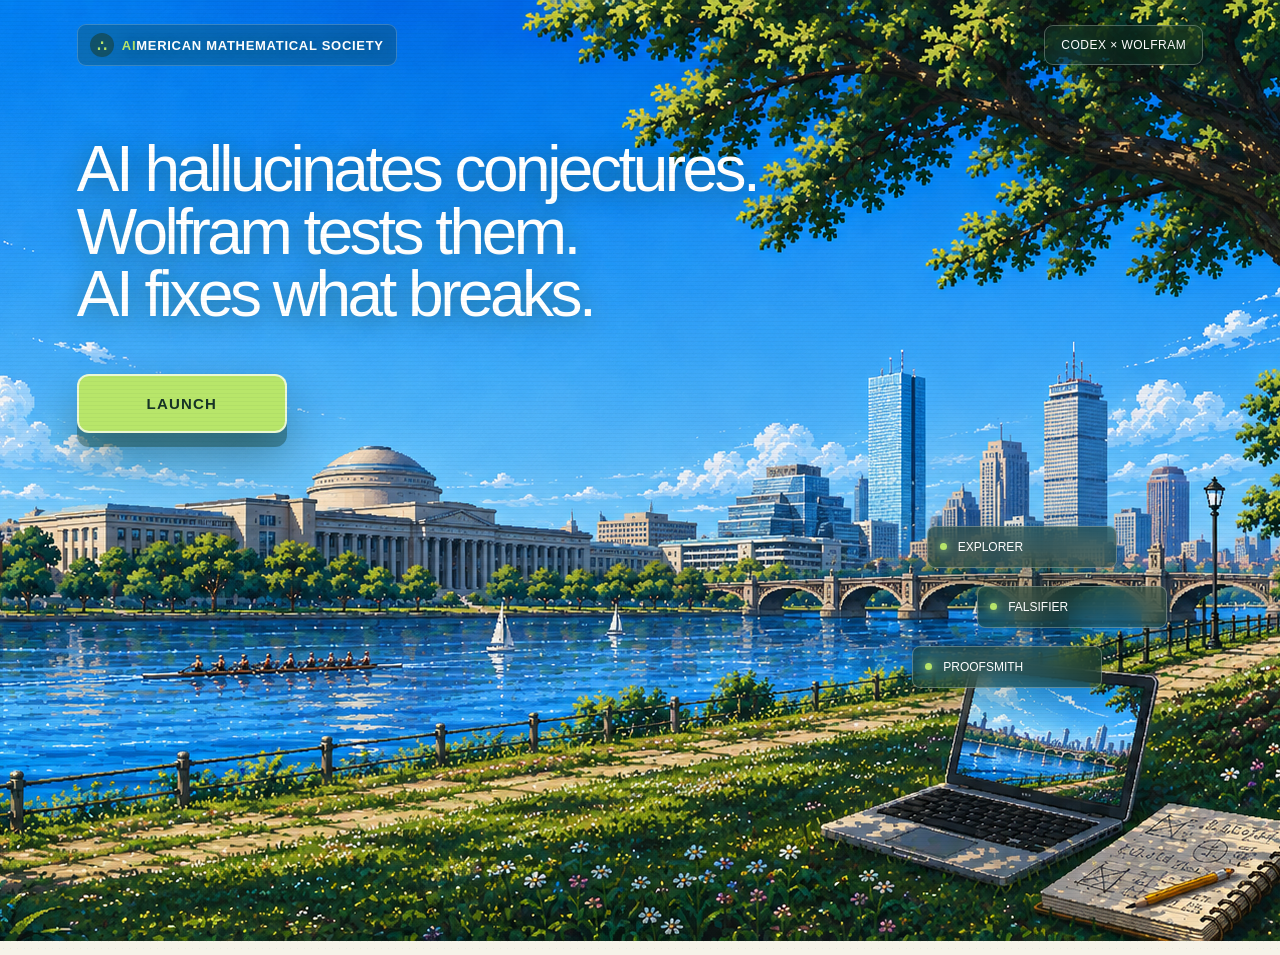
==== static/index.html @ d2c85edf "Initial release of AImerican Mathematical Society" ====
<!doctype html>
<html lang="en">
<head>
  <meta charset="utf-8">
  <meta name="viewport" content="width=device-width, initial-scale=1">
  <title>AImerican Mathematical Society</title>
  <link rel="icon" href="./favicon.svg" type="image/svg+xml">
  <link rel="stylesheet" href="./style.css">
</head>
<body>
  <div class="noise"></div>
  <main>
    <nav><a class="brand"><i>∴</i><span><strong>AI</strong>MERICAN MATHEMATICAL SOCIETY</span></a><span>CODEX × WOLFRAM</span></nav>
    <header>
      <h1><span>AI hallucinates conjectures.</span><br><em>Wolfram tests them.</em><br>AI fixes what breaks.</h1>
    </header>

    <section class="forge-grid">
      <form id="forge-form" class="console">
        <button id="ignite" class="ignite" type="submit">LAUNCH</button>
      </form>

      <section class="machine">
        <article class="agent agent-a"><b>01</b><strong>EXPLORER</strong></article>
        <article class="agent agent-b"><b>02</b><strong>FALSIFIER</strong></article>
        <article class="agent agent-c"><b>03</b><strong>PROOFSMITH</strong></article>
      </section>
    </section>

    <section id="run" class="run hidden">
      <div class="run-head"><h2>Live society</h2><div><span id="cycle-label">Cycle 1</span><span id="usage-totals">0 AI tokens (Sol high) · 0 Wolfram MCP calls</span><span id="timer">00:00</span><button id="stop" type="button">STOP</button></div></div>
      <div id="agent-cards" class="agent-cards">
        <article data-agent="explorer"><span>01</span><b>EXPLORER</b><em>waiting</em><div class="meter"><i></i></div><small>0 AI tokens (Sol high) · 0 Wolfram MCP calls</small></article>
        <article data-agent="falsifier"><span>02</span><b>FALSIFIER</b><em>waiting</em><div class="meter"><i></i></div><small>0 AI tokens (Sol high) · 0 Wolfram MCP calls</small></article>
        <article data-agent="proofsmith"><span>03</span><b>PROOFSMITH</b><em>waiting</em><div class="meter"><i></i></div><small>0 AI tokens (Sol high) · 0 Wolfram MCP calls</small></article>
        <article data-agent="kernel_referee"><span>04</span><b>KERNEL REFEREE</b><em>waiting</em><div class="meter"><i></i></div><small>0 AI tokens (Sol high) · 0 Wolfram MCP calls</small></article>
      </div>
      <div id="log" class="log"></div>
    </section>

    <section id="result" class="result hidden">
      <div class="chapter proposed"><div class="number">I</div><article><div class="tag">PROPOSED</div><h2 id="conjecture"></h2><p id="plain-summary" class="explainer"></p><p id="definition" class="formula"></p><details><summary>Wolfram evidence</summary><div id="evidence" class="math-list"></div></details></article></div>
      <div class="chapter destroyed"><div class="number">II</div><article><div id="falsifier-tag" class="tag">DESTROYED</div><h2 id="counterexample"></h2><details><summary>Attack coverage</summary><p id="falsifier-coverage"></p><div id="falsifier-math" class="math-list"></div></details></article></div>
      <div class="chapter repaired"><div class="number">III</div><article><div class="tag">REPAIRED</div><h2 id="repair"></h2><details><summary>Proof and checks</summary><ol id="proof"></ol><div id="proof-math" class="math-list"></div></details></article></div>
      <div id="certificate" class="certificate"><details><summary>Wolfram certificate</summary><code id="cert-expression"></code></details><strong id="cert-status">—</strong></div>
      <button id="again" class="again">NEW SESSION</button>
    </section>
    <section id="error" class="error hidden"></section>
  </main>
  <script src="./app.js"></script>
</body>
</html>
---- static/style.css ----
:root{
  --ink:#173126;--muted:#607269;--cream:#f6f3e9;--white:#fffdf7;
  --glass:rgba(25,62,48,.58);--glass-line:rgba(255,255,255,.28);
  --green:#b8e66a;--deep:#173d2e;--red:#e76f59;--blue:#66ade8;
  --paper:#fffdf6;--paper-line:rgba(87,133,154,.105);--paper-edge:rgba(45,67,56,.12);
}
*{box-sizing:border-box}
html{background:var(--cream)}
body{margin:0;color:var(--ink);background-color:var(--cream);background-image:radial-gradient(rgba(40,75,57,.055) .7px,transparent .7px);background-size:7px 7px;font-family:Inter,ui-sans-serif,-apple-system,BlinkMacSystemFont,"Segoe UI",sans-serif}
.noise{position:absolute;z-index:1;inset:0 0 auto;height:941px;pointer-events:none;opacity:.035;background:repeating-linear-gradient(0deg,transparent 0 3px,#102f22 3px 4px)}
main{position:relative;width:100%;margin:0;padding:0 0 100px;isolation:isolate}
main:before{content:"";position:absolute;z-index:-1;inset:0 0 auto;height:941px;background:#5aa9e8 url("./hero-mit-harvard-v2.png") center top/cover no-repeat}
nav{width:min(1420px,88vw);height:90px;margin:auto;display:flex;align-items:center;justify-content:space-between;color:white;font-size:14px;border:0;text-shadow:0 1px 12px #16433166}
nav>span{padding:12px 16px;border:1px solid var(--glass-line);border-radius:9px;background:rgba(21,59,45,.32);backdrop-filter:blur(12px);font-size:12px;letter-spacing:.04em}
.brand{display:inline-flex;align-items:center;gap:8px;padding:8px 12px;color:white;background:rgba(24,61,45,.28);border:1px solid rgba(255,255,255,.2);border-radius:9px;backdrop-filter:blur(10px);font:650 13px/1 Inter,ui-sans-serif,-apple-system,BlinkMacSystemFont,"Segoe UI",sans-serif;letter-spacing:.055em;white-space:nowrap}.brand strong{font-weight:800;color:var(--green)}.brand i{display:inline-grid;place-items:center;flex:0 0 24px;width:24px;height:24px;border-radius:50%;color:var(--green);background:rgba(25,62,48,.58);font-size:15px;font-style:normal;letter-spacing:0}
header{width:min(1420px,88vw);margin:0 auto;padding:48px 0 24px}
h1{max-width:960px;margin:0;color:white;font-size:clamp(46px,5vw,76px);font-weight:430;line-height:.98;letter-spacing:-.055em;text-transform:none;text-shadow:0 3px 24px #17422d88}
h1>span{white-space:nowrap}
h1 em{color:white;font-style:normal}
.forge-grid{width:min(1420px,88vw);min-height:505px;margin:auto;display:grid;grid-template-columns:.72fr 1.28fr;border:0;background:transparent;box-shadow:none}
.console{display:flex;align-items:flex-start;justify-content:flex-start;padding:24px 0;border:0;background:transparent}
.ignite{width:auto;min-width:210px;margin:0;padding:20px 32px;border:2px solid rgba(255,255,255,.72);border-radius:12px;color:#163326;background:var(--green);box-shadow:0 14px 0 rgba(20,58,42,.38),0 24px 46px rgba(13,45,32,.38);font:800 15px/1 Inter,ui-sans-serif,-apple-system,BlinkMacSystemFont,"Segoe UI",sans-serif;letter-spacing:.08em;cursor:pointer;transition:transform .18s,box-shadow .18s,background .18s}
.ignite:hover{transform:translateY(-3px);background:#c9f27e;box-shadow:0 16px 0 rgba(20,58,42,.38),0 30px 52px rgba(13,45,32,.44)}.ignite:focus-visible{outline:3px solid white;outline-offset:4px}.ignite:active{transform:translateY(4px);box-shadow:0 7px 0 rgba(20,58,42,.38),0 16px 30px rgba(13,45,32,.34)}.ignite:disabled{opacity:.6;cursor:wait}
.machine{position:relative;min-height:505px;overflow:visible;background:none}
.machine:before,.machine:after{display:none}
.agent{position:absolute;min-width:190px;padding:13px 16px;border:1px solid var(--glass-line);border-radius:8px;color:white;background:var(--glass);box-shadow:0 14px 35px rgba(12,43,29,.25);backdrop-filter:blur(11px)}
.agent:after{content:"";position:absolute;left:12px;top:16px;width:7px;height:7px;border-radius:50%;background:var(--green);box-shadow:0 0 10px #cfff8a}
.agent b{display:none}.agent strong{display:block;margin-left:14px;font-size:12px;font-weight:500}.agent-a{top:176px;right:12%}.agent-b{top:236px;right:5%}.agent-c{top:296px;right:14%}
.hidden{display:none!important}
.run,.result,.error{width:min(1100px,calc(100% - 32px));margin:70px auto 0;border:1px solid var(--paper-edge);border-radius:18px;background-color:rgba(255,253,246,.97);background-image:repeating-linear-gradient(to bottom,transparent 0,transparent 27px,var(--paper-line) 28px);box-shadow:0 2px 0 rgba(255,255,255,.8) inset,0 24px 70px rgba(23,49,38,.14);overflow:hidden}
.run{padding:28px;scroll-margin-top:20px}
.run-head{display:flex;justify-content:space-between;align-items:center;padding-bottom:16px;border-bottom:1px solid rgba(48,81,65,.13)}.run h2{margin:0;font-family:Georgia,serif;font-size:25px;font-weight:520;letter-spacing:-.025em}.run-head>div{display:flex;align-items:center;gap:14px}.run-head span{color:var(--muted);font-size:12px}.run-head #timer{font-variant-numeric:tabular-nums;font-size:14px}
.run-head button{padding:8px 11px;border:1px solid #e4d8d0;border-radius:7px;background:#fff7f2;color:#a34a3b;font:650 10px sans-serif;cursor:pointer}.run-head button:disabled{opacity:.55}
.agent-cards{display:grid;grid-template-columns:repeat(4,1fr);gap:10px;margin:24px 0;background:none;border:0}.agent-cards article{padding:16px;border:1px solid #dfe5dc;border-radius:10px;background:rgba(255,255,252,.91);box-shadow:0 4px 14px rgba(42,70,55,.045)}.agent-cards span,.agent-cards b,.agent-cards em,.agent-cards small{display:block}.agent-cards span{color:#8a9a91;font-size:9px}.agent-cards b{margin:5px 0;font-size:11px}.agent-cards em{color:var(--muted);font-size:10px;font-style:normal}.agent-cards small{margin-top:8px;color:#95a29b;font-size:9px}.agent-cards article.active{background:#f6faef;border-color:#cfe2a9}
.meter{height:3px;margin-top:14px;overflow:hidden;border-radius:3px;background:#e5ebe3}.meter i{display:block;width:0;height:100%;background:#91c352}.agent-cards article.active .meter i{width:48%;animation:load 1.2s ease-in-out infinite alternate}.agent-cards article.done .meter i{width:100%;animation:none}.agent-cards article.failed .meter i{width:100%;background:var(--red)}@keyframes load{to{width:88%}}
.log{height:340px;overflow:auto;padding:15px;border:1px solid #dce4db;border-radius:10px;background-color:rgba(248,250,245,.92);background-image:repeating-linear-gradient(to bottom,transparent 0,transparent 23px,rgba(87,133,154,.08) 24px)}.log p{margin:0 0 14px;color:#687a70;font:11px/1.55 ui-monospace,SFMono-Regular,monospace;white-space:pre-wrap;overflow-wrap:anywhere;word-break:break-word}.log time{display:inline-block;width:90px;color:#9aa69f;vertical-align:top}.log .hot{color:#315c43}
.chapter{display:grid;grid-template-columns:96px 1fr;border-bottom:1px solid #dfe5dc}.chapter .number{display:grid;place-items:center;border-right:1px solid rgba(205,104,88,.22);color:#bdc9c1;background:rgba(255,250,239,.36);font:46px Georgia,serif}.chapter article{padding:40px 46px}.tag{color:#729f3d;font-size:10px;font-weight:700;letter-spacing:.13em}.destroyed .tag{color:var(--red)}
.chapter h2{margin:12px 0;color:var(--ink);font:500 clamp(27px,4vw,46px)/1.1 Georgia,serif;letter-spacing:-.025em}.chapter p,.chapter li{color:#63746b;line-height:1.6}
.chapter .explainer{max-width:720px;margin:14px 0 18px;color:#4e6257;font-size:15px;line-height:1.65}
.chapter .formula{display:inline-block;margin:5px 0 0;padding:9px 12px;border-radius:6px;background:#edf5de;color:#456524;font:600 14px/1.45 ui-monospace,SFMono-Regular,monospace}
.chapter details{margin-top:20px;padding-top:14px;border-top:1px solid #e4e8e1}.chapter summary,.certificate summary{color:#87938c;font-size:9px;font-weight:700;letter-spacing:.1em;text-transform:uppercase;cursor:pointer}
.math-list{display:grid;gap:8px;margin-top:14px}.math{padding:13px;border-left:3px solid #a8d063;border-radius:4px;background:#f6f8f3;overflow:auto}.destroyed .math{border-color:var(--red)}.math code{display:block;color:#405148;font:10px/1.55 ui-monospace,SFMono-Regular,monospace;white-space:pre-wrap}.math small{color:#7c8b82;font-size:9px}
.certificate{padding:24px 40px;display:flex;align-items:center;justify-content:space-between;gap:30px;background:#eaf5d8}.certificate details{max-width:80%}.certificate code{display:block;margin-top:12px;color:#607056;font:11px ui-monospace,SFMono-Regular,monospace;white-space:pre-wrap}.certificate strong{color:#4f742d;font-size:15px}.certificate.fail{background:#fff0eb}.certificate.fail strong{color:var(--red)}
.again{margin:22px 40px;padding:11px 15px;border:1px solid #dfe4dc;border-radius:8px;background:white;color:var(--ink);font:600 11px sans-serif;cursor:pointer}.error{padding:24px;color:#a44234;background:#fff1ec}
@media(prefers-reduced-motion:reduce){*,*:before,*:after{animation-duration:.01ms!important;animation-iteration-count:1!important;scroll-behavior:auto!important}}
@media(max-width:800px){
  .noise{height:860px}main:before{height:860px;background-position:62% top}nav{width:90vw;height:70px}nav>span{display:none}.brand{font-size:11px;letter-spacing:.035em}
  header{width:90vw;padding:48px 0 24px}h1{font-size:clamp(42px,12vw,62px);max-width:560px}h1>span{white-space:normal}
  .forge-grid{width:90vw;grid-template-columns:1fr;min-height:500px}.console{padding:18px 0}.ignite{min-width:190px;padding:18px 28px}
  .machine{min-height:310px}.agent{min-width:164px}.agent-a{top:84px;left:8px;right:auto}.agent-b{top:144px;right:8px}.agent-c{top:204px;left:24px;right:auto}
  .run,.result,.error{margin-top:36px}.agent-cards{grid-template-columns:1fr 1fr}.chapter{grid-template-columns:52px 1fr}.chapter .number{font-size:28px}.chapter article{padding:26px 22px}.certificate{align-items:flex-start;flex-direction:column;padding:24px}
}
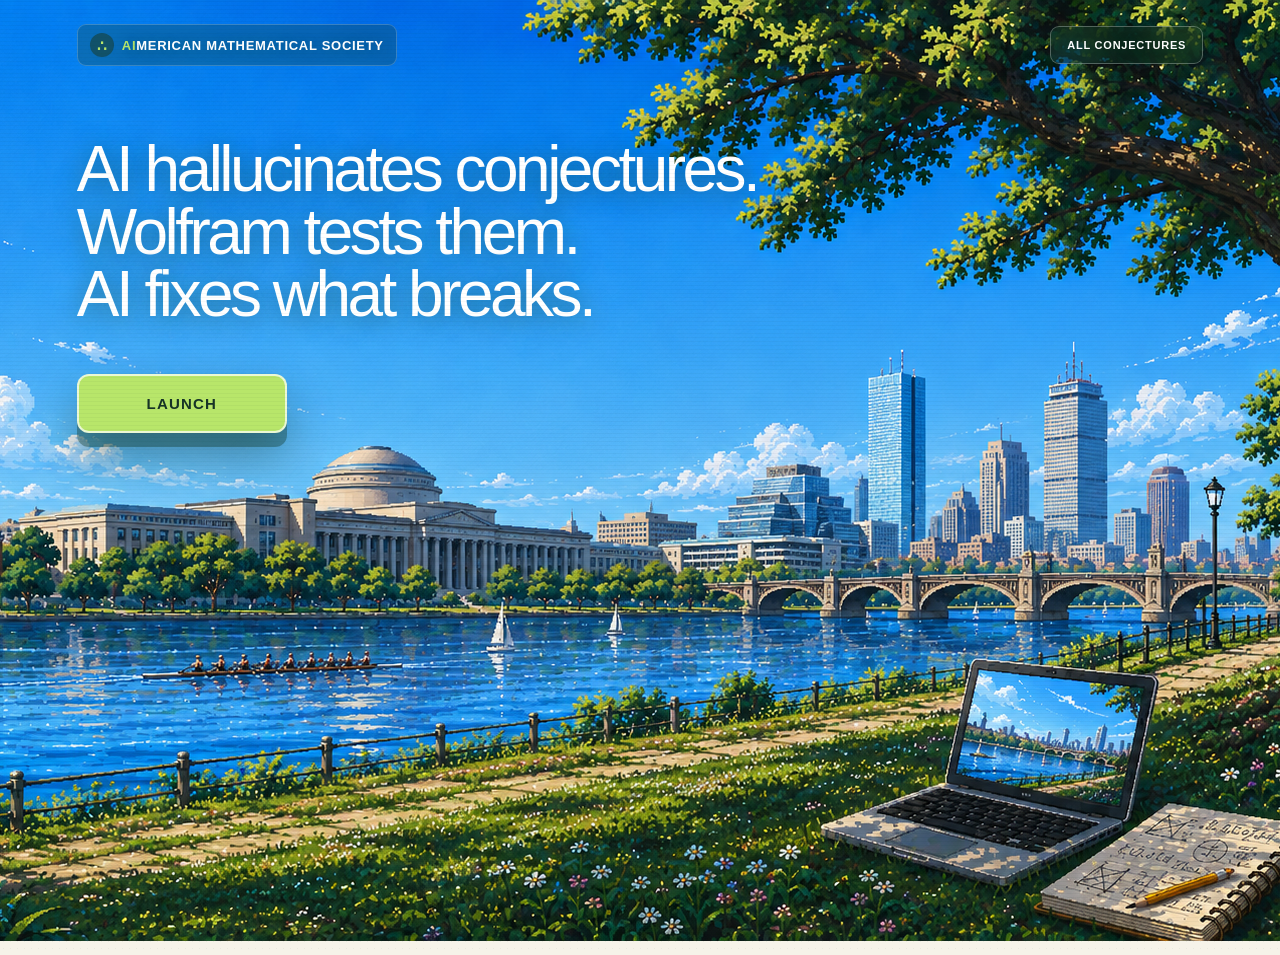
==== commit a3908939: "Add agent society archive and polished research UI" ====
--- a/static/index.html
+++ b/static/index.html
@@ -5,12 +5,13 @@
   <meta name="viewport" content="width=device-width, initial-scale=1">
   <title>AImerican Mathematical Society</title>
   <link rel="icon" href="./favicon.svg" type="image/svg+xml">
+  <link rel="stylesheet" href="./vendor/katex/katex.min.css">
   <link rel="stylesheet" href="./style.css">
 </head>
 <body>
   <div class="noise"></div>
   <main>
-    <nav><a class="brand"><i>∴</i><span><strong>AI</strong>MERICAN MATHEMATICAL SOCIETY</span></a><span>CODEX × WOLFRAM</span></nav>
+    <nav><a class="brand" href="./"><i>∴</i><span><strong>AI</strong>MERICAN MATHEMATICAL SOCIETY</span></a><a class="archive-link" href="./archive.html">ALL CONJECTURES</a></nav>
     <header>
       <h1><span>AI hallucinates conjectures.</span><br><em>Wolfram tests them.</em><br>AI fixes what breaks.</h1>
     </header>
@@ -20,20 +21,20 @@
         <button id="ignite" class="ignite" type="submit">LAUNCH</button>
       </form>
 
-      <section class="machine">
-        <article class="agent agent-a"><b>01</b><strong>EXPLORER</strong></article>
-        <article class="agent agent-b"><b>02</b><strong>FALSIFIER</strong></article>
-        <article class="agent agent-c"><b>03</b><strong>PROOFSMITH</strong></article>
-      </section>
+      <section class="machine" aria-hidden="true"></section>
     </section>
 
     <section id="run" class="run hidden">
-      <div class="run-head"><h2>Live society</h2><div><span id="cycle-label">Cycle 1</span><span id="usage-totals">0 AI tokens (Sol high) · 0 Wolfram MCP calls</span><span id="timer">00:00</span><button id="stop" type="button">STOP</button></div></div>
+      <div class="run-head"><h2>Research session</h2><div><span id="cycle-label">Cycle 1</span><span id="usage-totals">0 AI tokens (Sol high) · 0 Wolfram MCP calls</span><span id="timer">00:00</span><button id="stop" type="button">STOP</button></div></div>
       <div id="agent-cards" class="agent-cards">
-        <article data-agent="explorer"><span>01</span><b>EXPLORER</b><em>waiting</em><div class="meter"><i></i></div><small>0 AI tokens (Sol high) · 0 Wolfram MCP calls</small></article>
-        <article data-agent="falsifier"><span>02</span><b>FALSIFIER</b><em>waiting</em><div class="meter"><i></i></div><small>0 AI tokens (Sol high) · 0 Wolfram MCP calls</small></article>
-        <article data-agent="proofsmith"><span>03</span><b>PROOFSMITH</b><em>waiting</em><div class="meter"><i></i></div><small>0 AI tokens (Sol high) · 0 Wolfram MCP calls</small></article>
-        <article data-agent="kernel_referee"><span>04</span><b>KERNEL REFEREE</b><em>waiting</em><div class="meter"><i></i></div><small>0 AI tokens (Sol high) · 0 Wolfram MCP calls</small></article>
+        <article data-agent="explorer"><div class="agent-card-head"><div class="agent-face-wrap"><img class="agent-face" src="./agent-explorer.png" alt="Pixel-art portrait of the Explorer"></div><div class="agent-identity"><b>EXPLORER</b><em>waiting</em></div></div><div class="meter"><i></i></div><small>0 AI tokens (Sol high) · 0 Wolfram MCP calls</small></article>
+        <article data-agent="falsifier"><div class="agent-card-head"><div class="agent-face-wrap"><img class="agent-face" src="./agent-falsifier.png" alt="Pixel-art portrait of the Falsifier"></div><div class="agent-identity"><b>FALSIFIER</b><em>waiting</em></div></div><div class="meter"><i></i></div><small>0 AI tokens (Sol high) · 0 Wolfram MCP calls</small></article>
+        <article data-agent="prover"><div class="agent-card-head"><div class="agent-face-wrap"><img class="agent-face" src="./agent-prover.png" alt="Pixel-art portrait of the Prover"></div><div class="agent-identity"><b>PROVER</b><em>waiting</em></div></div><div class="meter"><i></i></div><small>0 AI tokens (Sol high) · 0 Wolfram MCP calls</small></article>
+        <article data-agent="kernel_referee"><div class="agent-card-head"><div class="agent-face-wrap"><img class="agent-face" src="./agent-kernel-referee.png" alt="Pixel-art portrait of the Kernel Referee"></div><div class="agent-identity"><b>KERNEL REFEREE</b><em>waiting</em></div></div><div class="meter"><i></i></div><small>0 AI tokens (Sol high) · 0 Wolfram MCP calls</small></article>
+      </div>
+      <div class="research-brief" aria-live="polite">
+        <strong id="research-stage">Exploring</strong>
+        <p id="research-brief">Choosing a mathematical direction…</p>
       </div>
       <div id="log" class="log"></div>
     </section>
@@ -47,6 +48,7 @@
     </section>
     <section id="error" class="error hidden"></section>
   </main>
+  <script src="./vendor/katex/katex.min.js"></script>
   <script src="./app.js"></script>
 </body>
 </html>
--- a/static/style.css
+++ b/static/style.css
@@ -11,8 +11,8 @@
 main{position:relative;width:100%;margin:0;padding:0 0 100px;isolation:isolate}
 main:before{content:"";position:absolute;z-index:-1;inset:0 0 auto;height:941px;background:#5aa9e8 url("./hero-mit-harvard-v2.png") center top/cover no-repeat}
 nav{width:min(1420px,88vw);height:90px;margin:auto;display:flex;align-items:center;justify-content:space-between;color:white;font-size:14px;border:0;text-shadow:0 1px 12px #16433166}
-nav>span{padding:12px 16px;border:1px solid var(--glass-line);border-radius:9px;background:rgba(21,59,45,.32);backdrop-filter:blur(12px);font-size:12px;letter-spacing:.04em}
-.brand{display:inline-flex;align-items:center;gap:8px;padding:8px 12px;color:white;background:rgba(24,61,45,.28);border:1px solid rgba(255,255,255,.2);border-radius:9px;backdrop-filter:blur(10px);font:650 13px/1 Inter,ui-sans-serif,-apple-system,BlinkMacSystemFont,"Segoe UI",sans-serif;letter-spacing:.055em;white-space:nowrap}.brand strong{font-weight:800;color:var(--green)}.brand i{display:inline-grid;place-items:center;flex:0 0 24px;width:24px;height:24px;border-radius:50%;color:var(--green);background:rgba(25,62,48,.58);font-size:15px;font-style:normal;letter-spacing:0}
+nav>.archive-link{padding:12px 16px;border:1px solid var(--glass-line);border-radius:9px;color:white;background:rgba(21,59,45,.32);backdrop-filter:blur(12px);font-size:11px;font-weight:700;letter-spacing:.07em;text-decoration:none}
+.brand{display:inline-flex;align-items:center;gap:8px;padding:8px 12px;color:white;background:rgba(24,61,45,.28);border:1px solid rgba(255,255,255,.2);border-radius:9px;backdrop-filter:blur(10px);font:650 13px/1 Inter,ui-sans-serif,-apple-system,BlinkMacSystemFont,"Segoe UI",sans-serif;letter-spacing:.055em;text-decoration:none;white-space:nowrap}.brand strong{font-weight:800;color:var(--green)}.brand i{display:inline-grid;place-items:center;flex:0 0 24px;width:24px;height:24px;border-radius:50%;color:var(--green);background:rgba(25,62,48,.58);font-size:15px;font-style:normal;letter-spacing:0}
 header{width:min(1420px,88vw);margin:0 auto;padding:48px 0 24px}
 h1{max-width:960px;margin:0;color:white;font-size:clamp(46px,5vw,76px);font-weight:430;line-height:.98;letter-spacing:-.055em;text-transform:none;text-shadow:0 3px 24px #17422d88}
 h1>span{white-space:nowrap}
@@ -23,19 +23,18 @@
 .ignite:hover{transform:translateY(-3px);background:#c9f27e;box-shadow:0 16px 0 rgba(20,58,42,.38),0 30px 52px rgba(13,45,32,.44)}.ignite:focus-visible{outline:3px solid white;outline-offset:4px}.ignite:active{transform:translateY(4px);box-shadow:0 7px 0 rgba(20,58,42,.38),0 16px 30px rgba(13,45,32,.34)}.ignite:disabled{opacity:.6;cursor:wait}
 .machine{position:relative;min-height:505px;overflow:visible;background:none}
 .machine:before,.machine:after{display:none}
-.agent{position:absolute;min-width:190px;padding:13px 16px;border:1px solid var(--glass-line);border-radius:8px;color:white;background:var(--glass);box-shadow:0 14px 35px rgba(12,43,29,.25);backdrop-filter:blur(11px)}
-.agent:after{content:"";position:absolute;left:12px;top:16px;width:7px;height:7px;border-radius:50%;background:var(--green);box-shadow:0 0 10px #cfff8a}
-.agent b{display:none}.agent strong{display:block;margin-left:14px;font-size:12px;font-weight:500}.agent-a{top:176px;right:12%}.agent-b{top:236px;right:5%}.agent-c{top:296px;right:14%}
 .hidden{display:none!important}
 .run,.result,.error{width:min(1100px,calc(100% - 32px));margin:70px auto 0;border:1px solid var(--paper-edge);border-radius:18px;background-color:rgba(255,253,246,.97);background-image:repeating-linear-gradient(to bottom,transparent 0,transparent 27px,var(--paper-line) 28px);box-shadow:0 2px 0 rgba(255,255,255,.8) inset,0 24px 70px rgba(23,49,38,.14);overflow:hidden}
 .run{padding:28px;scroll-margin-top:20px}
 .run-head{display:flex;justify-content:space-between;align-items:center;padding-bottom:16px;border-bottom:1px solid rgba(48,81,65,.13)}.run h2{margin:0;font-family:Georgia,serif;font-size:25px;font-weight:520;letter-spacing:-.025em}.run-head>div{display:flex;align-items:center;gap:14px}.run-head span{color:var(--muted);font-size:12px}.run-head #timer{font-variant-numeric:tabular-nums;font-size:14px}
 .run-head button{padding:8px 11px;border:1px solid #e4d8d0;border-radius:7px;background:#fff7f2;color:#a34a3b;font:650 10px sans-serif;cursor:pointer}.run-head button:disabled{opacity:.55}
-.agent-cards{display:grid;grid-template-columns:repeat(4,1fr);gap:10px;margin:24px 0;background:none;border:0}.agent-cards article{padding:16px;border:1px solid #dfe5dc;border-radius:10px;background:rgba(255,255,252,.91);box-shadow:0 4px 14px rgba(42,70,55,.045)}.agent-cards span,.agent-cards b,.agent-cards em,.agent-cards small{display:block}.agent-cards span{color:#8a9a91;font-size:9px}.agent-cards b{margin:5px 0;font-size:11px}.agent-cards em{color:var(--muted);font-size:10px;font-style:normal}.agent-cards small{margin-top:8px;color:#95a29b;font-size:9px}.agent-cards article.active{background:#f6faef;border-color:#cfe2a9}
+.agent-cards{display:grid;grid-template-columns:repeat(4,1fr);gap:10px;margin:24px 0;background:none;border:0}.agent-cards article{min-width:0;padding:12px;border:1px solid #dfe5dc;border-radius:12px;background:rgba(255,255,252,.91);box-shadow:0 4px 14px rgba(42,70,55,.045);transition:border-color .2s,background .2s,box-shadow .2s}.agent-card-head{display:flex;align-items:center;gap:11px;min-width:0}.agent-face-wrap{position:relative;flex:0 0 68px;width:68px;height:68px;overflow:hidden;border:2px solid rgba(70,100,83,.18);border-radius:50%;background:radial-gradient(circle at 48% 28%,#f7f2d8 0 35%,#b9d88c 70%,#76acd0 100%);box-shadow:0 3px 0 rgba(34,65,49,.1)}.agent-face{display:block;width:100%;height:100%;object-fit:cover;object-position:center 18%;transform:scale(1.34);transform-origin:50% 24%;image-rendering:auto}.agent-identity{min-width:0}.agent-cards b,.agent-cards em,.agent-cards small{display:block}.agent-cards b{margin:0 0 5px;font-size:11px;line-height:1.15}.agent-cards em{color:var(--muted);font-size:10px;font-style:normal}.agent-cards small{margin-top:8px;color:#95a29b;font-size:9px;line-height:1.35}.agent-cards article.active{background:#f6faef;border-color:#a9ce65;box-shadow:0 0 0 3px rgba(184,230,106,.16),0 7px 20px rgba(42,70,55,.08)}.agent-cards article.active .agent-face-wrap{border-color:#91c352;box-shadow:0 0 0 3px rgba(145,195,82,.18)}.agent-cards article.done .agent-face-wrap{border-color:#6d9e4a}.agent-cards article.failed .agent-face-wrap{border-color:var(--red);box-shadow:0 0 0 3px rgba(231,111,89,.14)}
 .meter{height:3px;margin-top:14px;overflow:hidden;border-radius:3px;background:#e5ebe3}.meter i{display:block;width:0;height:100%;background:#91c352}.agent-cards article.active .meter i{width:48%;animation:load 1.2s ease-in-out infinite alternate}.agent-cards article.done .meter i{width:100%;animation:none}.agent-cards article.failed .meter i{width:100%;background:var(--red)}@keyframes load{to{width:88%}}
-.log{height:340px;overflow:auto;padding:15px;border:1px solid #dce4db;border-radius:10px;background-color:rgba(248,250,245,.92);background-image:repeating-linear-gradient(to bottom,transparent 0,transparent 23px,rgba(87,133,154,.08) 24px)}.log p{margin:0 0 14px;color:#687a70;font:11px/1.55 ui-monospace,SFMono-Regular,monospace;white-space:pre-wrap;overflow-wrap:anywhere;word-break:break-word}.log time{display:inline-block;width:90px;color:#9aa69f;vertical-align:top}.log .hot{color:#315c43}
+.research-brief{display:grid;grid-template-columns:auto 1fr;align-items:start;gap:14px;margin:0 0 14px;padding:15px 17px;border:1px solid #dce4db;border-radius:10px;background:#fffdf7;box-shadow:0 5px 18px rgba(42,70,55,.045)}.research-brief strong{margin-top:4px;padding:5px 8px;border-radius:5px;color:#436128;background:#eaf5d8;font-size:9px;letter-spacing:.09em;text-transform:uppercase;white-space:nowrap}.research-brief p{margin:0;color:#29493a;font:17px/1.45 "Noteworthy","Bradley Hand","Segoe Print","Chalkboard SE",Georgia,serif;overflow-wrap:anywhere;white-space:pre-line}
+.log{--rule:28px;height:340px;overflow:auto;padding:14px 18px;border:1px solid #dce4db;border-radius:10px;background-color:rgba(248,250,245,.92);background-image:repeating-linear-gradient(to bottom,transparent 0,transparent calc(var(--rule) - 1px),rgba(87,133,154,.12) calc(var(--rule) - 1px),rgba(87,133,154,.12) var(--rule));background-attachment:local;background-position:0 14px}.log p{margin:0 0 var(--rule);padding:0;border:0;background:transparent;color:#61736a;font:15px/var(--rule) "Noteworthy","Bradley Hand","Segoe Print","Chalkboard SE",cursive;letter-spacing:.012em;white-space:pre-wrap;overflow-wrap:anywhere;word-break:break-word}.log time{display:inline-block;width:90px;color:#9aa69f;vertical-align:top;font:12px/var(--rule) "Noteworthy","Bradley Hand","Segoe Print","Chalkboard SE",cursive;letter-spacing:.012em}.log .hot{color:#244c38;font-weight:inherit}.log .technical{margin:0 0 var(--rule);padding:0;border:0;background:transparent;color:#61736a;font:15px/var(--rule) "Noteworthy","Bradley Hand","Segoe Print","Chalkboard SE",cursive;letter-spacing:.012em}.log .technical time{font:12px/var(--rule) "Noteworthy","Bradley Hand","Segoe Print","Chalkboard SE",cursive}
 .chapter{display:grid;grid-template-columns:96px 1fr;border-bottom:1px solid #dfe5dc}.chapter .number{display:grid;place-items:center;border-right:1px solid rgba(205,104,88,.22);color:#bdc9c1;background:rgba(255,250,239,.36);font:46px Georgia,serif}.chapter article{padding:40px 46px}.tag{color:#729f3d;font-size:10px;font-weight:700;letter-spacing:.13em}.destroyed .tag{color:var(--red)}
 .chapter h2{margin:12px 0;color:var(--ink);font:500 clamp(27px,4vw,46px)/1.1 Georgia,serif;letter-spacing:-.025em}.chapter p,.chapter li{color:#63746b;line-height:1.6}
+.katex{font-size:1.04em}.chapter h2 .katex{font-size:.94em}.chapter li .katex,.chapter p .katex{color:#43594d}.katex-display{margin:.75em 0;overflow-x:auto;overflow-y:hidden}
 .chapter .explainer{max-width:720px;margin:14px 0 18px;color:#4e6257;font-size:15px;line-height:1.65}
 .chapter .formula{display:inline-block;margin:5px 0 0;padding:9px 12px;border-radius:6px;background:#edf5de;color:#456524;font:600 14px/1.45 ui-monospace,SFMono-Regular,monospace}
 .chapter details{margin-top:20px;padding-top:14px;border-top:1px solid #e4e8e1}.chapter summary,.certificate summary{color:#87938c;font-size:9px;font-weight:700;letter-spacing:.1em;text-transform:uppercase;cursor:pointer}
@@ -44,9 +43,10 @@
 .again{margin:22px 40px;padding:11px 15px;border:1px solid #dfe4dc;border-radius:8px;background:white;color:var(--ink);font:600 11px sans-serif;cursor:pointer}.error{padding:24px;color:#a44234;background:#fff1ec}
 @media(prefers-reduced-motion:reduce){*,*:before,*:after{animation-duration:.01ms!important;animation-iteration-count:1!important;scroll-behavior:auto!important}}
 @media(max-width:800px){
-  .noise{height:860px}main:before{height:860px;background-position:62% top}nav{width:90vw;height:70px}nav>span{display:none}.brand{font-size:11px;letter-spacing:.035em}
+  .noise{height:860px}main:before{height:860px;background-position:62% top}nav{width:90vw;height:70px}nav>.archive-link{padding:9px 10px;font-size:8px}.brand{font-size:11px;letter-spacing:.035em}
   header{width:90vw;padding:48px 0 24px}h1{font-size:clamp(42px,12vw,62px);max-width:560px}h1>span{white-space:normal}
   .forge-grid{width:90vw;grid-template-columns:1fr;min-height:500px}.console{padding:18px 0}.ignite{min-width:190px;padding:18px 28px}
-  .machine{min-height:310px}.agent{min-width:164px}.agent-a{top:84px;left:8px;right:auto}.agent-b{top:144px;right:8px}.agent-c{top:204px;left:24px;right:auto}
-  .run,.result,.error{margin-top:36px}.agent-cards{grid-template-columns:1fr 1fr}.chapter{grid-template-columns:52px 1fr}.chapter .number{font-size:28px}.chapter article{padding:26px 22px}.certificate{align-items:flex-start;flex-direction:column;padding:24px}
+  .machine{min-height:310px}
+  .run,.result,.error{margin-top:36px}.agent-cards{grid-template-columns:1fr 1fr}.agent-face-wrap{flex-basis:60px;width:60px;height:60px}.research-brief{grid-template-columns:1fr;gap:8px}.research-brief strong{justify-self:start}.chapter{grid-template-columns:52px 1fr}.chapter .number{font-size:28px}.chapter article{padding:26px 22px}.certificate{align-items:flex-start;flex-direction:column;padding:24px}
 }
+@media(max-width:470px){.agent-cards{grid-template-columns:1fr}.agent-face-wrap{flex-basis:66px;width:66px;height:66px}}
